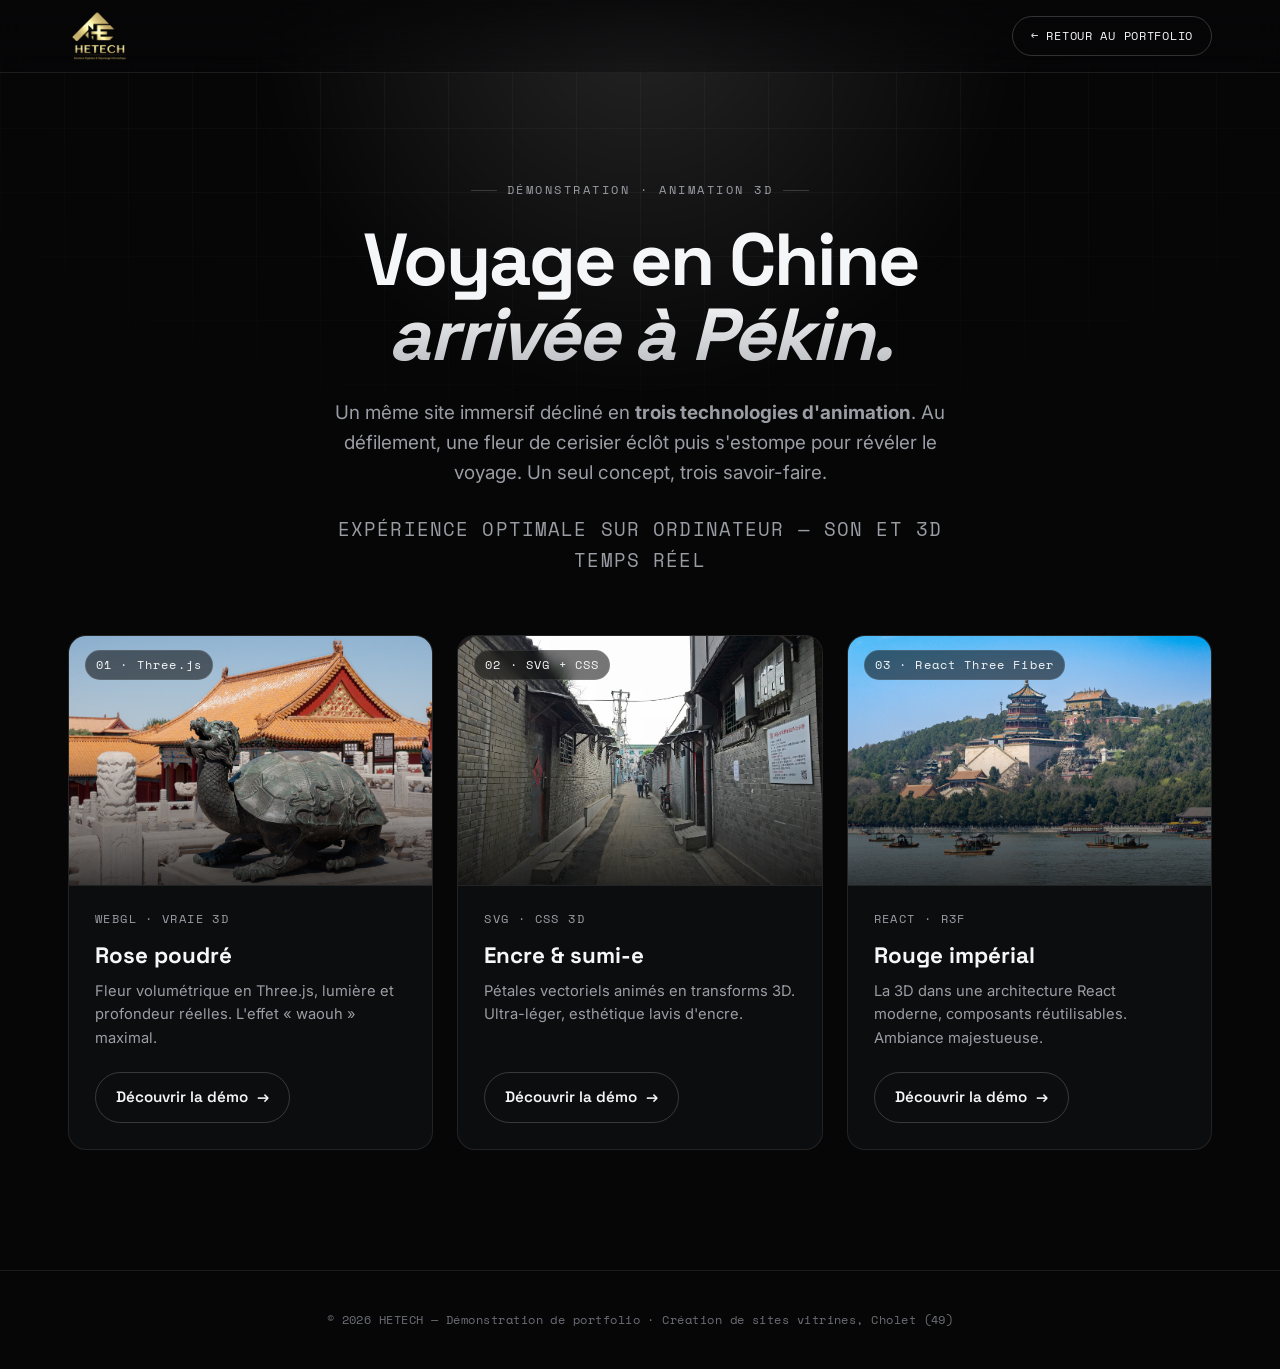
==== chine-voyage/index.html @ 04c23df5 "Ajout réalisation « Voyage en Chine » (démo 3D, 3 variantes) - Nouvelle section chine-voyage/ : v1 (" ====
<!DOCTYPE html>
<html lang="fr">
<head>
<meta charset="UTF-8">
<meta name="viewport" content="width=device-width, initial-scale=1.0">
<title>Voyage en Chine — Démonstration 3D · HETECH</title>
<meta name="description" content="Démonstration interactive HETECH : un site immersif « Voyage en Chine » décliné en trois technologies d'animation (Three.js, SVG/CSS, React Three Fiber). Une fleur de cerisier qui éclôt au défilement.">
<meta name="theme-color" content="#060607">
<link rel="icon" type="image/png" href="../images/logo-hetech.png">
<link rel="preconnect" href="https://fonts.googleapis.com">
<link rel="preconnect" href="https://fonts.gstatic.com" crossorigin>
<link href="https://fonts.googleapis.com/css2?family=Space+Grotesk:wght@400;500;600;700&family=Inter:wght@400;500;600&family=Space+Mono:wght@400;700&display=swap" rel="stylesheet">
<style>
  :root{
    --bg:#060607; --bg-2:#0c0d0f; --surface:rgba(255,255,255,.025);
    --ink:#f5f6f8; --muted:#9a9da4; --muted-2:#6c6f76;
    --line:rgba(255,255,255,.09); --line-strong:rgba(255,255,255,.18); --white:#fff;
    --radius:18px; --maxw:1200px;
    --font-display:'Space Grotesk',system-ui,sans-serif;
    --font-body:'Inter',system-ui,sans-serif;
    --font-mono:'Space Mono','Space Grotesk',monospace;
  }
  *{margin:0;padding:0;box-sizing:border-box}
  html{scroll-behavior:smooth}
  body{background:var(--bg);color:var(--ink);font-family:var(--font-body);line-height:1.6;-webkit-font-smoothing:antialiased;overflow-x:hidden}
  a{color:inherit;text-decoration:none}
  img{display:block;max-width:100%}

  .bg-grid{position:fixed;inset:0;z-index:-2;pointer-events:none;
    background-image:linear-gradient(to right,rgba(255,255,255,.035) 1px,transparent 1px),linear-gradient(to bottom,rgba(255,255,255,.035) 1px,transparent 1px);
    background-size:64px 64px;
    -webkit-mask-image:radial-gradient(ellipse 90% 70% at 50% 0%,#000 30%,transparent 80%);
    mask-image:radial-gradient(ellipse 90% 70% at 50% 0%,#000 30%,transparent 80%);}
  .bg-glow{position:fixed;z-index:-1;pointer-events:none;top:-360px;left:50%;transform:translateX(-50%);
    width:1000px;height:760px;background:radial-gradient(circle at 50% 50%,rgba(255,255,255,.12),transparent 62%);filter:blur(20px)}

  .wrap{width:100%;max-width:var(--maxw);margin:0 auto;padding:0 28px}

  header{position:sticky;top:0;z-index:50;backdrop-filter:saturate(140%) blur(14px);
    -webkit-backdrop-filter:saturate(140%) blur(14px);
    background:linear-gradient(to bottom,rgba(6,6,7,.82),rgba(6,6,7,.35));border-bottom:1px solid var(--line)}
  .nav{display:flex;align-items:center;justify-content:space-between;height:72px}
  .logo-img{height:50px;width:auto;display:block}
  .back-link{font-family:var(--font-mono);font-size:.74rem;letter-spacing:.06em;text-transform:uppercase;
    padding:10px 18px;border:1px solid var(--line-strong);border-radius:999px;color:var(--ink);transition:.25s}
  .back-link:hover{background:var(--white);color:#000;border-color:var(--white);box-shadow:0 0 28px rgba(255,255,255,.25)}

  .hero{text-align:center;padding:clamp(60px,8vw,100px) 0 clamp(40px,5vw,60px)}
  .kicker{display:inline-flex;align-items:center;gap:10px;font-family:var(--font-mono);font-size:.72rem;
    letter-spacing:.22em;text-transform:uppercase;color:var(--muted);margin-bottom:22px}
  .kicker::before,.kicker::after{content:"";width:26px;height:1px;background:var(--line-strong)}
  .hero h1{font-family:var(--font-display);font-weight:700;letter-spacing:-.03em;line-height:1.02;
    font-size:clamp(2.4rem,6.5vw,4.6rem);margin:0 auto;max-width:16ch}
  .hero h1 .grad{background:linear-gradient(180deg,#fff,#9a9da4 130%);-webkit-background-clip:text;background-clip:text;color:transparent;font-style:italic}
  .hero p{color:var(--muted);font-size:clamp(1rem,2vw,1.18rem);max-width:620px;margin:26px auto 0}
  .hero-note{margin-top:22px;font-family:var(--font-mono);font-size:.72rem;letter-spacing:.06em;color:var(--muted-2);text-transform:uppercase}

  .variants{display:grid;grid-template-columns:repeat(3,1fr);gap:24px;padding-bottom:clamp(70px,10vw,120px)}
  .variant{border:1px solid var(--line);border-radius:var(--radius);overflow:hidden;background:var(--bg-2);
    display:flex;flex-direction:column;transition:.3s}
  .variant:hover{border-color:var(--line-strong);transform:translateY(-6px);box-shadow:0 24px 60px rgba(0,0,0,.5)}
  .variant-shot{position:relative;aspect-ratio:16/11;overflow:hidden;border-bottom:1px solid var(--line)}
  .variant-shot img{width:100%;height:100%;object-fit:cover;transition:transform .6s cubic-bezier(.2,.7,.2,1)}
  .variant:hover .variant-shot img{transform:scale(1.05)}
  .variant-shot::before{content:"";position:absolute;inset:0;z-index:1;background:linear-gradient(180deg,transparent 45%,rgba(6,6,7,.75));pointer-events:none}
  .variant-num{position:absolute;top:14px;left:16px;z-index:2;font-family:var(--font-mono);font-size:.72rem;
    letter-spacing:.1em;color:var(--ink);background:rgba(6,6,7,.55);border:1px solid var(--line);padding:5px 10px;border-radius:999px;backdrop-filter:blur(4px)}
  .variant-body{padding:24px 26px 26px;display:flex;flex-direction:column;flex:1}
  .variant-tech{font-family:var(--font-mono);font-size:.72rem;letter-spacing:.12em;text-transform:uppercase;color:var(--muted)}
  .variant h2{font-family:var(--font-display);font-weight:700;font-size:1.4rem;margin:10px 0 6px}
  .variant p{color:var(--muted);font-size:.92rem;margin-bottom:22px}
  .variant-link{margin-top:auto;display:inline-flex;align-items:center;gap:9px;font-family:var(--font-display);
    font-weight:600;font-size:.95rem;padding:12px 20px;border:1px solid var(--line-strong);border-radius:999px;transition:.25s;align-self:flex-start}
  .variant-link:hover{background:var(--white);color:#000;border-color:var(--white);box-shadow:0 0 28px rgba(255,255,255,.25)}
  .variant-link .arrow{transition:transform .25s}
  .variant-link:hover .arrow{transform:translateX(4px)}

  footer{border-top:1px solid var(--line);padding:40px 0;text-align:center;
    font-family:var(--font-mono);font-size:.72rem;letter-spacing:.04em;color:var(--muted-2)}

  @media (max-width:900px){.variants{grid-template-columns:1fr;max-width:460px;margin:0 auto}}
  @media (max-width:520px){.wrap{padding:0 20px}}
</style>
</head>
<body>
  <div class="bg-grid"></div>
  <div class="bg-glow"></div>

  <header>
    <div class="wrap nav">
      <a href="../" class="logo" aria-label="Retour à l'accueil HETECH">
        <img class="logo-img" src="../images/logo-hetech.png" alt="HETECH" width="600" height="474">
      </a>
      <a href="../#realisations" class="back-link">← Retour au portfolio</a>
    </div>
  </header>

  <main class="wrap">
    <section class="hero">
      <span class="kicker">Démonstration · Animation 3D</span>
      <h1>Voyage en Chine<br><span class="grad">arrivée à Pékin.</span></h1>
      <p>
        Un même site immersif décliné en <strong>trois technologies d'animation</strong>.
        Au défilement, une fleur de cerisier éclôt puis s'estompe pour révéler le voyage.
        Un seul concept, trois savoir-faire.
      </p>
      <p class="hero-note">Expérience optimale sur ordinateur — son et 3D temps réel</p>
    </section>

    <section class="variants" aria-label="Les trois variantes">
      <article class="variant">
        <div class="variant-shot">
          <span class="variant-num">01 · Three.js</span>
          <img src="v1/assets/photos/forbidden-city.jpg" alt="Aperçu de la variante Three.js — Cité interdite" loading="lazy">
        </div>
        <div class="variant-body">
          <span class="variant-tech">WebGL · vraie 3D</span>
          <h2>Rose poudré</h2>
          <p>Fleur volumétrique en Three.js, lumière et profondeur réelles. L'effet « waouh » maximal.</p>
          <a class="variant-link" href="v1/">Découvrir la démo <span class="arrow">→</span></a>
        </div>
      </article>

      <article class="variant">
        <div class="variant-shot">
          <span class="variant-num">02 · SVG + CSS</span>
          <img src="v2/assets/photos/hutong.jpg" alt="Aperçu de la variante SVG et CSS — hutong de Pékin" loading="lazy">
        </div>
        <div class="variant-body">
          <span class="variant-tech">SVG · CSS 3D</span>
          <h2>Encre & sumi-e</h2>
          <p>Pétales vectoriels animés en transforms 3D. Ultra-léger, esthétique lavis d'encre.</p>
          <a class="variant-link" href="v2/">Découvrir la démo <span class="arrow">→</span></a>
        </div>
      </article>

      <article class="variant">
        <div class="variant-shot">
          <span class="variant-num">03 · React Three Fiber</span>
          <img src="v1/assets/photos/summer-palace.jpg" alt="Aperçu de la variante React Three Fiber — Palais d'été" loading="lazy">
        </div>
        <div class="variant-body">
          <span class="variant-tech">React · R3F</span>
          <h2>Rouge impérial</h2>
          <p>La 3D dans une architecture React moderne, composants réutilisables. Ambiance majestueuse.</p>
          <a class="variant-link" href="v3/">Découvrir la démo <span class="arrow">→</span></a>
        </div>
      </article>
    </section>
  </main>

  <footer>
    <div class="wrap">© <span id="year">2026</span> HETECH — Démonstration de portfolio · Création de sites vitrines, Cholet (49)</div>
  </footer>

  <script>document.getElementById('year').textContent = new Date().getFullYear();</script>
</body>
</html>
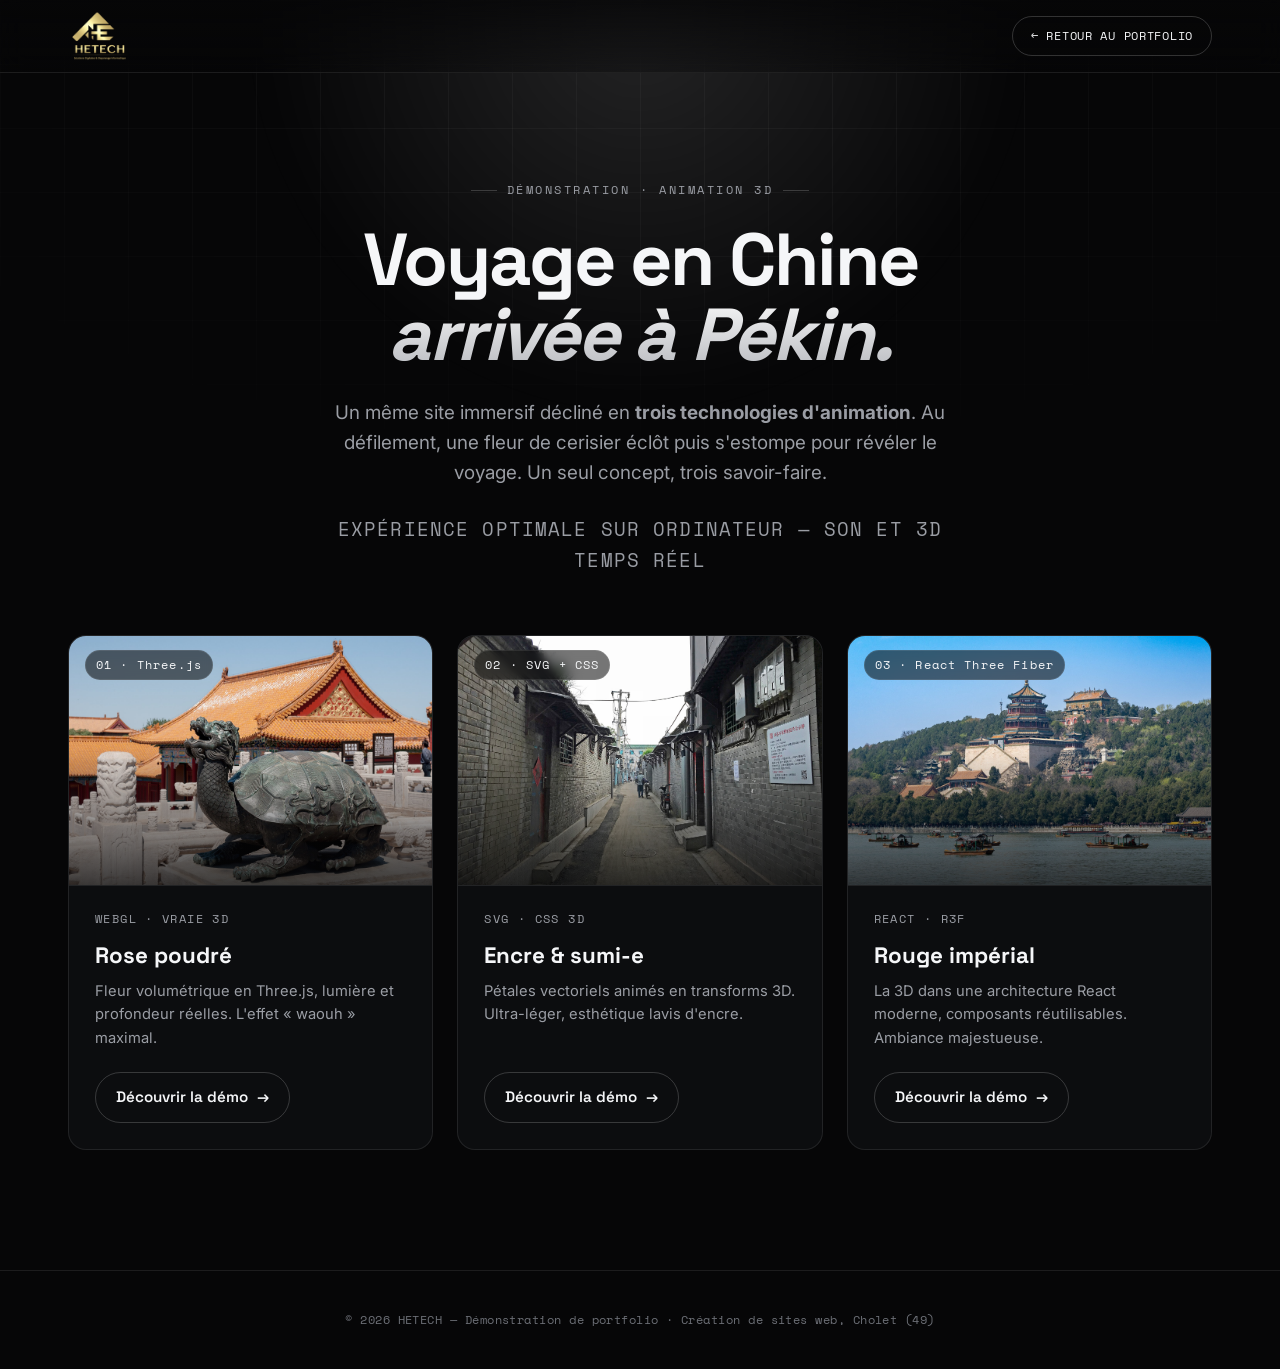
==== commit 98b00aa2: "Portfolio : remplacer 'sites vitrines' par 'sites web' (offre elargie) Co-Authored-By: Claude Opus 4" ====
--- a/chine-voyage/index.html
+++ b/chine-voyage/index.html
@@ -150,7 +150,7 @@
   </main>
 
   <footer>
-    <div class="wrap">© <span id="year">2026</span> HETECH — Démonstration de portfolio · Création de sites vitrines, Cholet (49)</div>
+    <div class="wrap">© <span id="year">2026</span> HETECH — Démonstration de portfolio · Création de sites web, Cholet (49)</div>
   </footer>
 
   <script>document.getElementById('year').textContent = new Date().getFullYear();</script>
